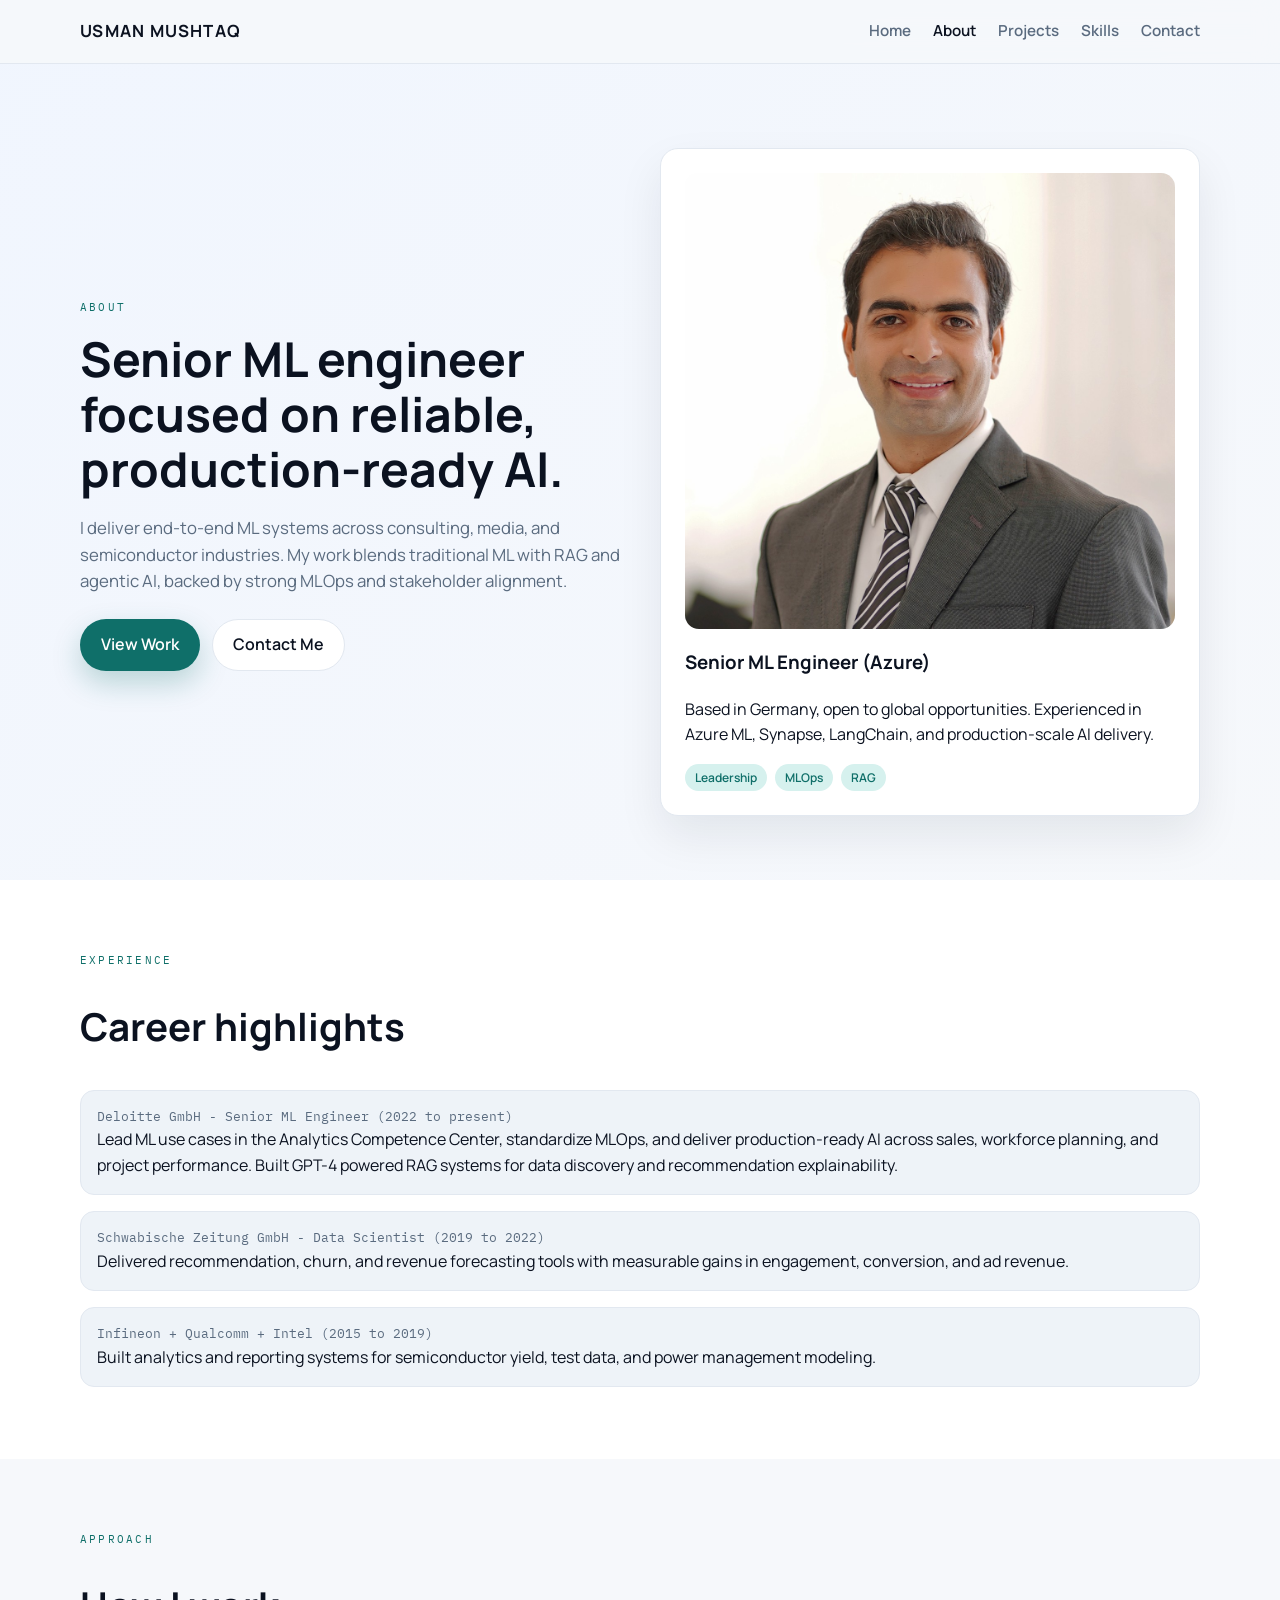
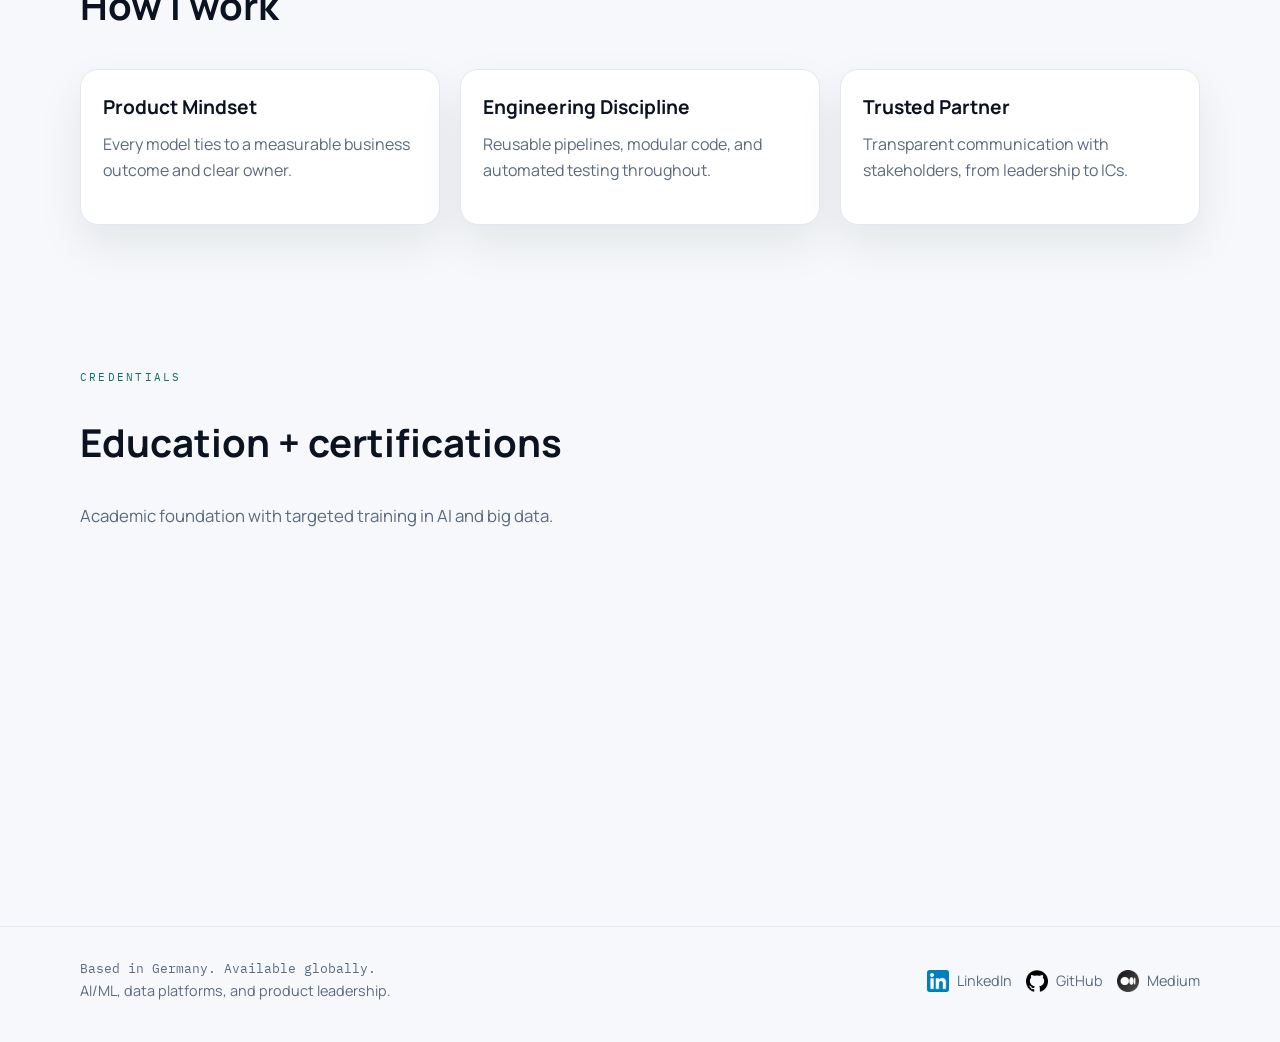
==== about.html @ b32c4a21 "portfolio updated" ====
<!DOCTYPE html>
<html lang="en">
  <head>
    <meta charset="UTF-8">
    <meta name="viewport" content="width=device-width, initial-scale=1.0">
    <title>About | Usman Mushtaq</title>
    <meta name="description" content="Senior ML engineer with 10+ years delivering AI/ML, data platforms, and MLOps products.">
    <link rel="stylesheet" href="styles/main.css">
    <!-- Analytics: replace data-domain with your deployed domain -->
    <!-- <script defer data-domain="your-domain.com" src="https://plausible.io/js/script.js"></script> -->
  </head>
  <body>
    <header>
      <div class="container navbar">
        <div class="logo">Usman Mushtaq</div>
        <nav class="nav-links">
          <a href="index.html">Home</a>
          <a class="active" href="about.html">About</a>
          <a href="projects.html">Projects</a>
          <a href="skills.html">Skills</a>
          <a href="contact.html">Contact</a>
        </nav>
        <button class="nav-toggle" type="button">Menu</button>
      </div>
    </header>

    <main>
      <section class="hero">
        <div class="container hero-grid">
          <div>
            <span class="eyebrow">About</span>
            <h1>Senior ML engineer focused on reliable, production-ready AI.</h1>
            <p class="lead">
              I deliver end-to-end ML systems across consulting, media, and semiconductor industries.
              My work blends traditional ML with RAG and agentic AI, backed by strong MLOps and
              stakeholder alignment.
            </p>
            <div class="cta-row">
              <a class="button primary" href="projects.html">View Work</a>
              <a class="button secondary" href="contact.html">Contact Me</a>
            </div>
          </div>
          <div class="hero-card reveal">
            <img src="images/about/usman_about_.JPG" alt="Usman Mushtaq">
            <h3>Senior ML Engineer (Azure)</h3>
            <p>
              Based in Germany, open to global opportunities. Experienced in Azure ML, Synapse,
              LangChain, and production-scale AI delivery.
            </p>
            <div class="tag-row">
              <span class="tag">Leadership</span>
              <span class="tag">MLOps</span>
              <span class="tag">RAG</span>
            </div>
          </div>
        </div>
      </section>

      <section class="section alt">
        <div class="container">
          <div class="section-head">
            <span class="eyebrow">Experience</span>
            <h2>Career highlights</h2>
          </div>
          <div class="timeline">
            <div class="timeline-item reveal">
              <div class="meta">Deloitte GmbH - Senior ML Engineer (2022 to present)</div>
              Lead ML use cases in the Analytics Competence Center, standardize MLOps, and deliver
              production-ready AI across sales, workforce planning, and project performance. Built
              GPT-4 powered RAG systems for data discovery and recommendation explainability.
            </div>
            <div class="timeline-item reveal">
              <div class="meta">Schwabische Zeitung GmbH - Data Scientist (2019 to 2022)</div>
              Delivered recommendation, churn, and revenue forecasting tools with measurable gains
              in engagement, conversion, and ad revenue.
            </div>
            <div class="timeline-item reveal">
              <div class="meta">Infineon + Qualcomm + Intel (2015 to 2019)</div>
              Built analytics and reporting systems for semiconductor yield, test data, and
              power management modeling.
            </div>
          </div>
        </div>
      </section>

      <section class="section">
        <div class="container">
          <div class="section-head">
            <span class="eyebrow">Approach</span>
            <h2>How I work</h2>
          </div>
          <div class="grid cols-3">
            <div class="card reveal">
              <h3>Product Mindset</h3>
              <p>Every model ties to a measurable business outcome and clear owner.</p>
            </div>
            <div class="card reveal">
              <h3>Engineering Discipline</h3>
              <p>Reusable pipelines, modular code, and automated testing throughout.</p>
            </div>
            <div class="card reveal">
              <h3>Trusted Partner</h3>
              <p>Transparent communication with stakeholders, from leadership to ICs.</p>
            </div>
          </div>
        </div>
      </section>


      <section class="section">
        <div class="container split">
          <div>
            <div class="section-head">
              <span class="eyebrow">Credentials</span>
              <h2>Education + certifications</h2>
              <p class="lead">Academic foundation with targeted training in AI and big data.</p>
            </div>
            <div class="list">
              <div class="timeline-item reveal">M.Sc Power Engineering - Technical University of Munich</div>
              <div class="timeline-item reveal">B.S. Electronic Engineering - GIK Institute</div>
              <div class="timeline-item reveal">Machine Learning in R - Essential Data Science Training (2019)</div>
              <div class="timeline-item reveal">Big Data Analytics Using Spark - UC San Diego (2020)</div>
            </div>
          </div>
          <div class="card reveal">
            <h3>Languages</h3>
            <p>German (business fluent), English (business fluent), Urdu (native).</p>
          </div>
        </div>
      </section>
    </main>

    <footer>
      <div class="container footer-grid">
        <div>
          <div class="meta">Based in Germany. Available globally.</div>
          <div>AI/ML, data platforms, and product leadership.</div>
        </div>
        <div class="socials">
          <a href="https://linkedin.com/in/usman-mushtaq-76699565" target="_blank">
            <img src="icons/linkedin.png" alt="LinkedIn">LinkedIn
          </a>
          <a href="https://github.com/umushtaq1990" target="_blank">
            <img src="icons/github.png" alt="GitHub">GitHub
          </a>
          <a href="https://medium.com/@usmanmushtaq1990" target="_blank">
            <img src="icons/medium.png" alt="Medium">Medium
          </a>
        </div>
      </div>
    </footer>

    <script src="scripts/main.js"></script>
  </body>
</html>
---- styles/main.css ----
@import url("https://fonts.googleapis.com/css2?family=IBM+Plex+Mono:wght@400;600&family=Manrope:wght@400;500;600;700&display=swap");

:root {
  --bg: #f6f8fb;
  --bg-alt: #ffffff;
  --bg-accent: #eef3f8;
  --ink: #0b1220;
  --muted: #5a6b7f;
  --accent: #0f6f69;
  --accent-soft: #d6f1ee;
  --line: #e2e8f0;
  --card: #ffffff;
  --shadow: 0 20px 45px rgba(15, 23, 42, 0.08);
  --radius: 18px;
  --max-width: 1120px;
}

* {
  box-sizing: border-box;
}

body {
  margin: 0;
  font-family: "Manrope", "Segoe UI", sans-serif;
  background: linear-gradient(135deg, rgba(239, 245, 255, 0.8), rgba(246, 248, 251, 0.8))
      fixed,
    var(--bg);
  color: var(--ink);
  line-height: 1.6;
  min-height: 100vh;
}

img {
  max-width: 100%;
  display: block;
}

a {
  color: inherit;
  text-decoration: none;
}

a:hover {
  color: var(--accent);
}

.container {
  width: min(100% - 32px, var(--max-width));
  margin: 0 auto;
}

header {
  position: sticky;
  top: 0;
  z-index: 100;
  background: rgba(246, 248, 251, 0.92);
  backdrop-filter: blur(12px);
  border-bottom: 1px solid var(--line);
}

.navbar {
  display: flex;
  align-items: center;
  justify-content: space-between;
  padding: 18px 0;
}

.logo {
  font-weight: 700;
  font-size: 1.05rem;
  letter-spacing: 0.08em;
  text-transform: uppercase;
}

.nav-links {
  display: flex;
  gap: 22px;
  align-items: center;
}

.nav-links a {
  color: var(--muted);
  font-size: 0.95rem;
  font-weight: 600;
}

.nav-links a.active,
.nav-links a:hover {
  color: var(--ink);
}

.nav-toggle {
  display: none;
  background: transparent;
  border: 1px solid var(--line);
  color: var(--ink);
  padding: 10px 12px;
  border-radius: 12px;
  font-family: "IBM Plex Mono", monospace;
  font-size: 0.8rem;
}

.eyebrow {
  display: inline-flex;
  align-items: center;
  gap: 8px;
  font-family: "IBM Plex Mono", monospace;
  text-transform: uppercase;
  letter-spacing: 0.2em;
  font-size: 0.7rem;
  color: var(--accent);
  margin-bottom: 14px;
}

.hero {
  padding: 84px 0 64px;
  position: relative;
}

.hero-grid {
  display: grid;
  grid-template-columns: repeat(auto-fit, minmax(280px, 1fr));
  gap: 40px;
  align-items: center;
}

.hero h1 {
  font-size: clamp(2.1rem, 4.2vw, 3rem);
  line-height: 1.15;
  margin: 0 0 18px;
}

.lead {
  color: var(--muted);
  font-size: 1.05rem;
  margin-bottom: 24px;
}

.cta-row {
  display: flex;
  flex-wrap: wrap;
  gap: 12px;
}

.button {
  display: inline-flex;
  align-items: center;
  justify-content: center;
  padding: 12px 20px;
  border-radius: 999px;
  border: 1px solid transparent;
  font-weight: 600;
  transition: transform 0.2s ease, box-shadow 0.2s ease;
}

.button.primary {
  background: var(--accent);
  color: #ffffff;
  box-shadow: 0 12px 28px rgba(15, 111, 105, 0.25);
}

.button.secondary {
  border-color: var(--line);
  color: var(--ink);
  background: #ffffff;
}

.button:hover {
  transform: translateY(-2px);
  box-shadow: 0 14px 30px rgba(15, 23, 42, 0.12);
}

.hero-card {
  background: var(--card);
  border: 1px solid var(--line);
  border-radius: var(--radius);
  padding: 24px;
  box-shadow: var(--shadow);
}

.hero-card img {
  border-radius: 14px;
  margin-bottom: 18px;
}

.meta {
  font-family: "IBM Plex Mono", monospace;
  font-size: 0.8rem;
  color: var(--muted);
}

.stat-grid {
  display: grid;
  grid-template-columns: repeat(auto-fit, minmax(140px, 1fr));
  gap: 12px;
  margin-top: 24px;
}

.stat {
  background: var(--bg-accent);
  border-radius: 14px;
  padding: 14px;
}

.stat-value {
  font-size: 1.1rem;
  font-weight: 700;
}

.stat-label {
  font-size: 0.85rem;
  color: var(--muted);
}

.section {
  padding: 72px 0;
}

.section.alt {
  background: var(--bg-alt);
}

.section-head {
  display: grid;
  gap: 12px;
  margin-bottom: 32px;
}

.section-head h2 {
  font-size: clamp(1.8rem, 3vw, 2.6rem);
  margin: 0;
}

.grid {
  display: grid;
  gap: 20px;
}

.grid.cols-3 {
  grid-template-columns: repeat(auto-fit, minmax(240px, 1fr));
}

.card {
  background: var(--card);
  border: 1px solid var(--line);
  border-radius: var(--radius);
  padding: 22px;
  box-shadow: var(--shadow);
}

.card img {
  border-radius: 14px;
  margin-bottom: 16px;
}

.card h3 {
  margin: 0 0 10px;
  font-size: 1.2rem;
}

.card p {
  color: var(--muted);
  margin: 0 0 18px;
}

.tag-row {
  display: flex;
  flex-wrap: wrap;
  gap: 8px;
}

.tag {
  background: var(--accent-soft);
  color: var(--accent);
  padding: 4px 10px;
  border-radius: 999px;
  font-size: 0.75rem;
  font-weight: 600;
}

.split {
  display: grid;
  grid-template-columns: repeat(auto-fit, minmax(280px, 1fr));
  gap: 28px;
  align-items: start;
}

.timeline {
  display: grid;
  gap: 16px;
}

.timeline-item {
  padding: 16px;
  border-radius: 14px;
  border: 1px solid var(--line);
  background: var(--bg-accent);
}

.list {
  display: grid;
  gap: 10px;
}

footer {
  border-top: 1px solid var(--line);
  padding: 32px 0 40px;
  color: var(--muted);
  font-size: 0.9rem;
}

.footer-grid {
  display: flex;
  flex-wrap: wrap;
  align-items: center;
  justify-content: space-between;
  gap: 12px;
}

.socials {
  display: flex;
  gap: 14px;
  align-items: center;
}

.socials a {
  display: inline-flex;
  align-items: center;
  gap: 8px;
  color: var(--muted);
}

.socials img {
  width: 22px;
  height: 22px;
}

.contact-card {
  border-radius: var(--radius);
  border: 1px solid var(--line);
  padding: 24px;
  background: var(--card);
  box-shadow: var(--shadow);
}

.reveal {
  opacity: 0;
  transform: translateY(18px);
  transition: opacity 0.6s ease, transform 0.6s ease;
}

.reveal.is-visible {
  opacity: 1;
  transform: translateY(0);
}

@media (max-width: 820px) {
  .nav-links {
    position: fixed;
    inset: 74px 20px auto 20px;
    flex-direction: column;
    background: rgba(255, 255, 255, 0.98);
    border: 1px solid var(--line);
    border-radius: 16px;
    padding: 18px;
    transform: translateY(-12px);
    opacity: 0;
    pointer-events: none;
    transition: opacity 0.2s ease, transform 0.2s ease;
  }

  .nav-toggle {
    display: inline-flex;
  }

  body.nav-open .nav-links {
    opacity: 1;
    transform: translateY(0);
    pointer-events: auto;
  }
}

@media (prefers-reduced-motion: reduce) {
  * {
    scroll-behavior: auto !important;
  }

  .reveal {
    transition: none;
  }
}
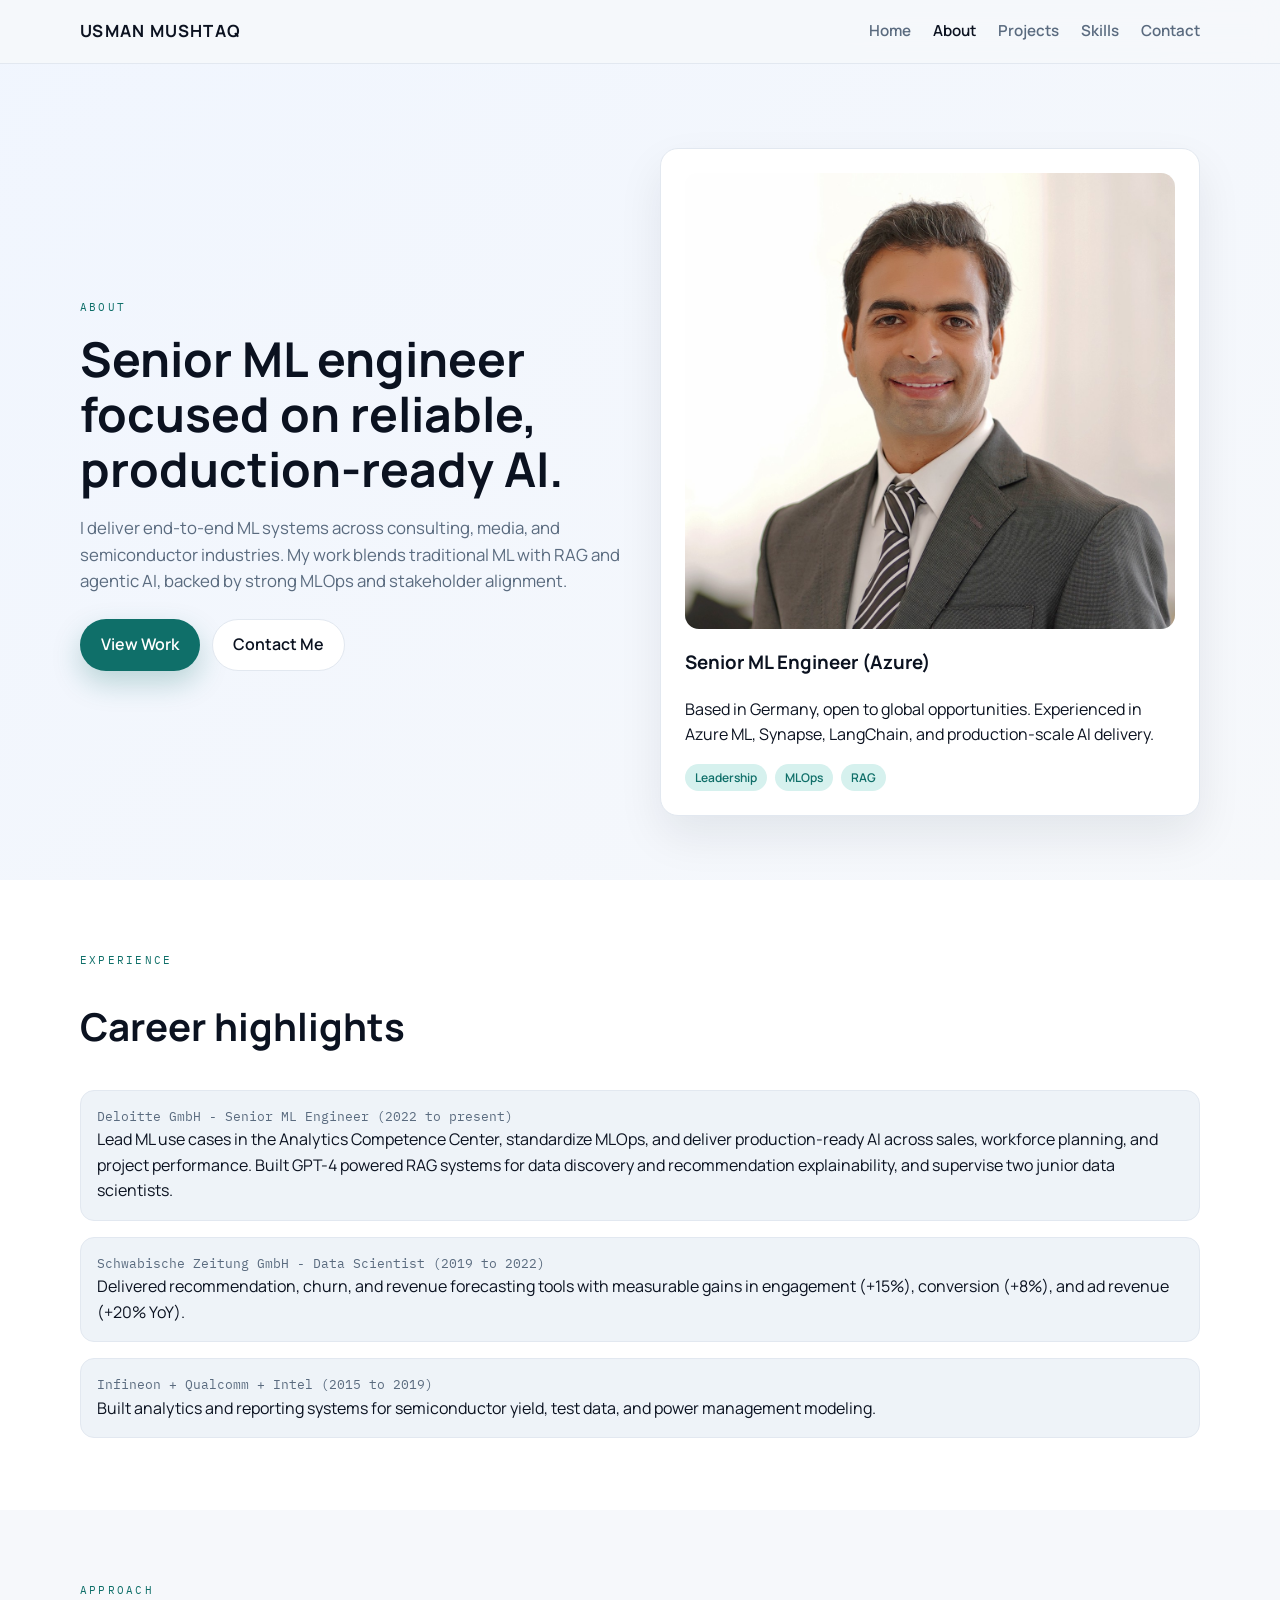
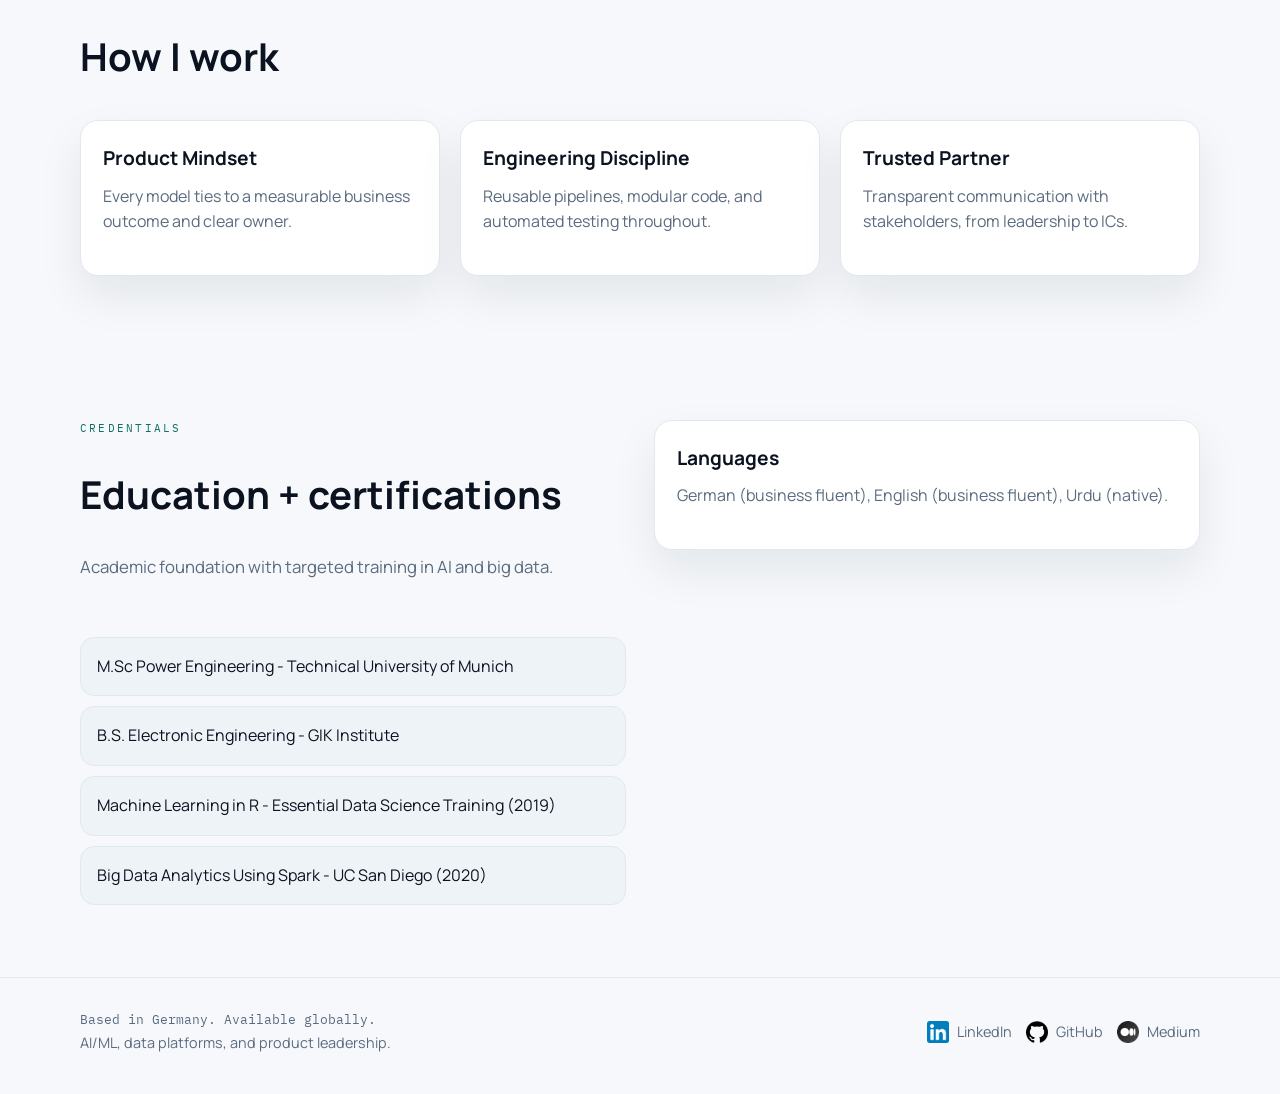
==== commit f34a15a0: "portfolio updated" ====
--- a/about.html
+++ b/about.html
@@ -66,13 +66,14 @@
             <div class="timeline-item reveal">
               <div class="meta">Deloitte GmbH - Senior ML Engineer (2022 to present)</div>
               Lead ML use cases in the Analytics Competence Center, standardize MLOps, and deliver
-              production-ready AI across sales, workforce planning, and project performance. Built
-              GPT-4 powered RAG systems for data discovery and recommendation explainability.
+              production-ready AI across sales, workforce planning, and project performance.
+              Built GPT-4 powered RAG systems for data discovery and recommendation explainability,
+              and supervise two junior data scientists.
             </div>
             <div class="timeline-item reveal">
               <div class="meta">Schwabische Zeitung GmbH - Data Scientist (2019 to 2022)</div>
               Delivered recommendation, churn, and revenue forecasting tools with measurable gains
-              in engagement, conversion, and ad revenue.
+              in engagement (+15%), conversion (+8%), and ad revenue (+20% YoY).
             </div>
             <div class="timeline-item reveal">
               <div class="meta">Infineon + Qualcomm + Intel (2015 to 2019)</div>
